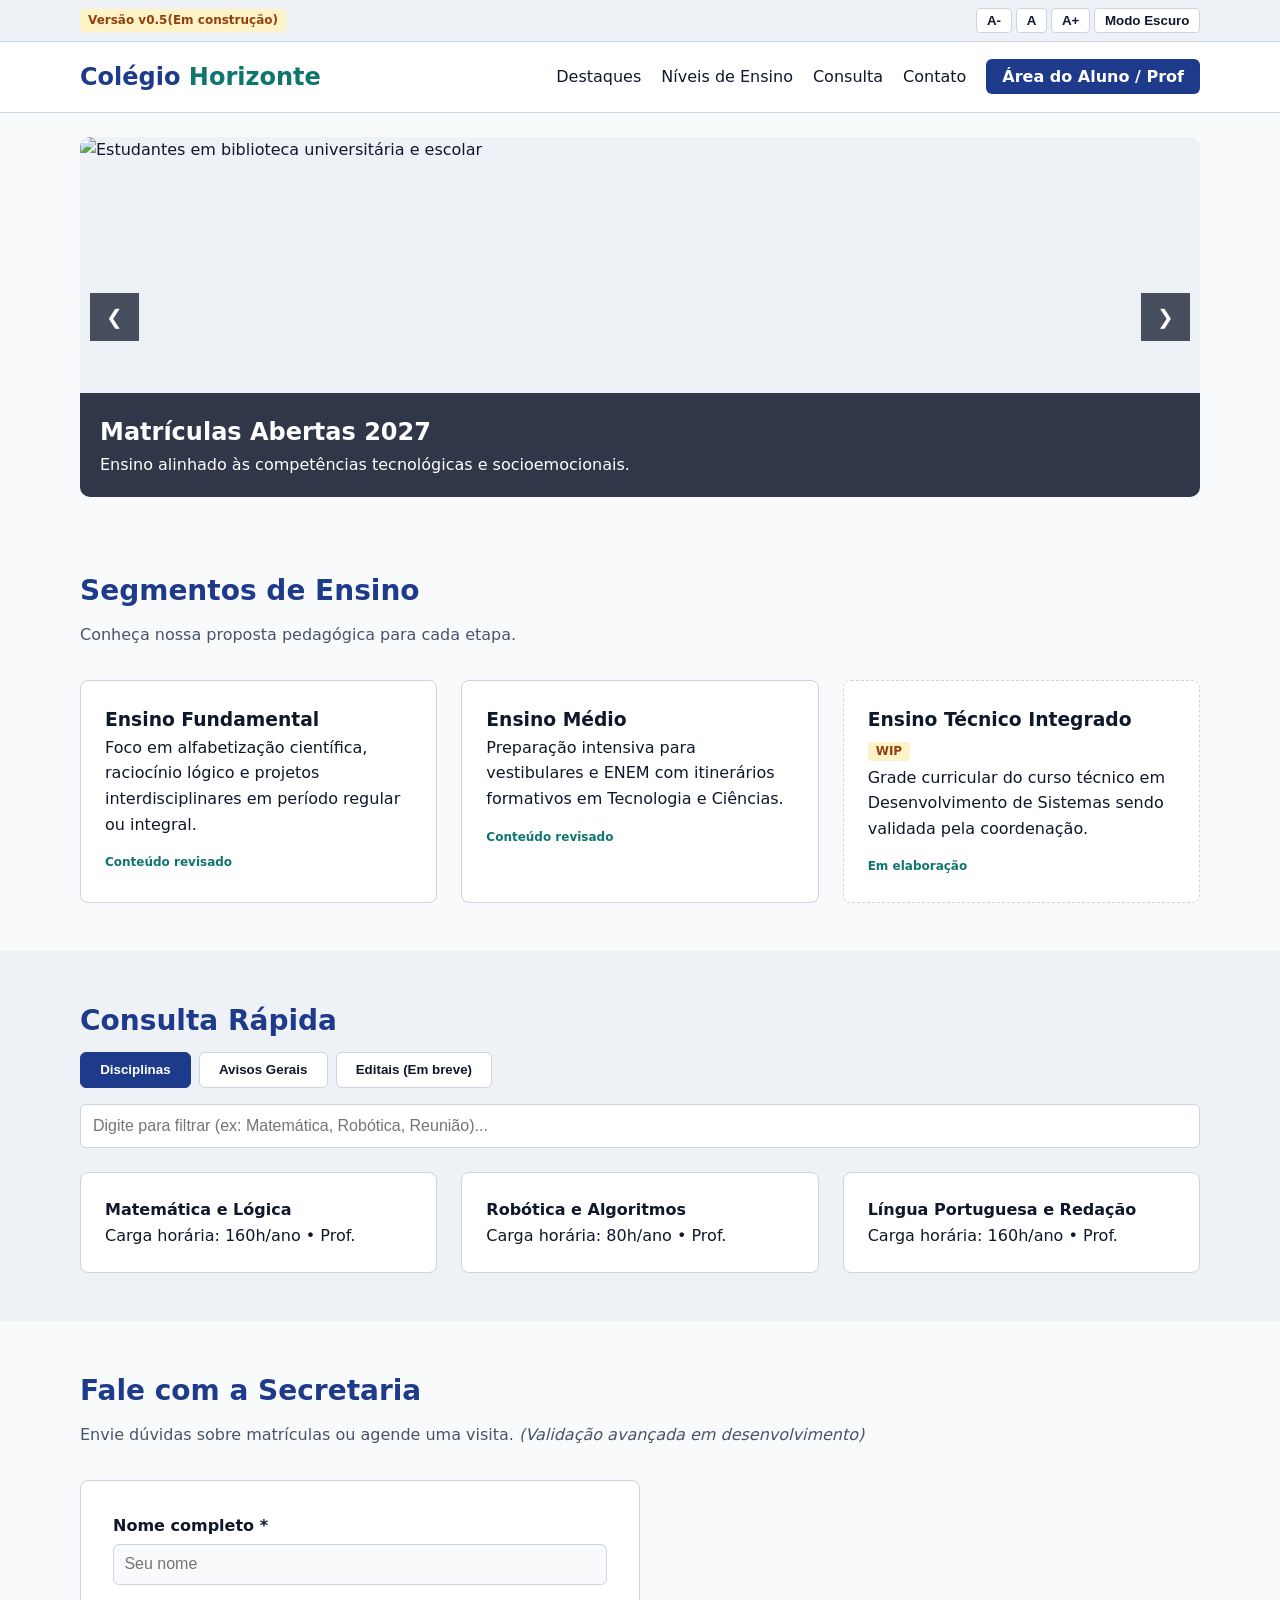
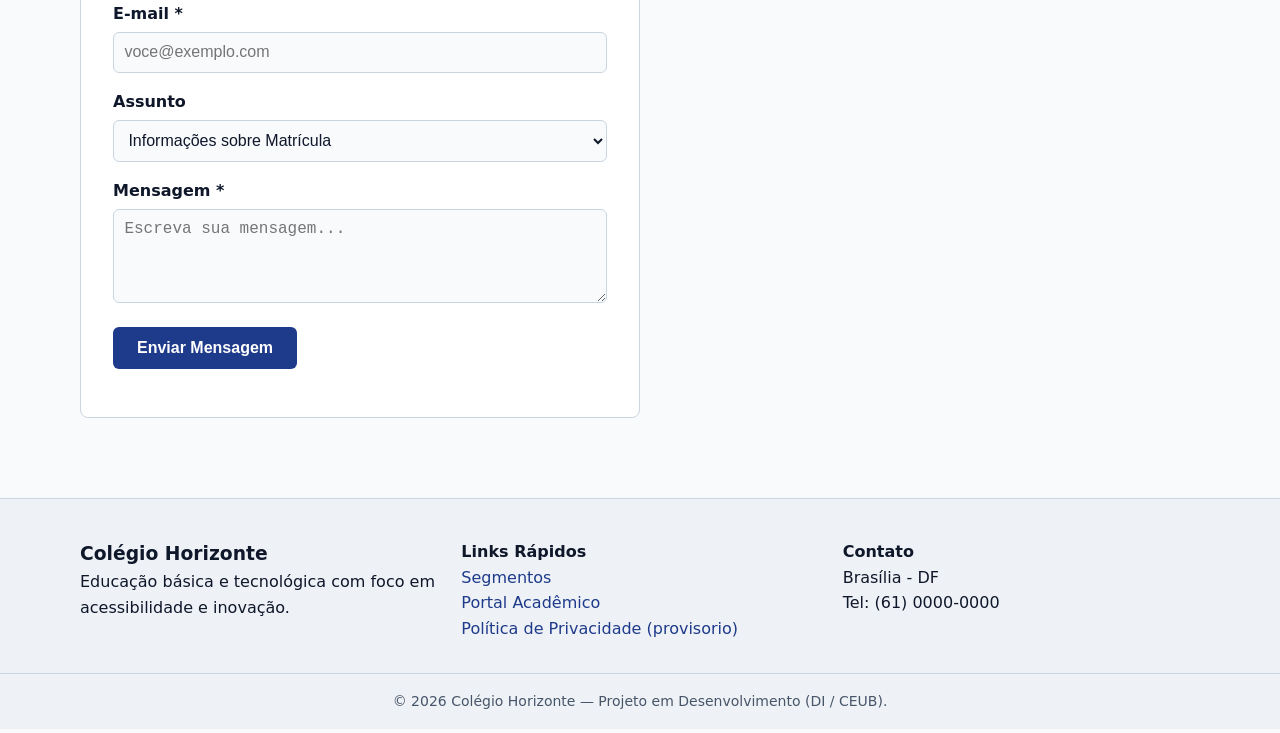
==== index.html @ 7bdf1263 "Add files via upload" ====
<!DOCTYPE html>
<html lang="pt-BR" data-theme="light">
<head>
  <meta charset="UTF-8">
  <meta name="viewport" content="width=device-width, initial-scale=1.0">
  <title>Colégio Horizonte — Portal Escolar (Em Desenvolvimento)</title>
  <link rel="stylesheet" href="style.css">
</head>
<body>

  <div class="a11y-bar" role="region" aria-label="Barra de acessibilidade">
    <div class="container a11y-controls">
      <span class="dev-badge">Versão v0.5(Em construção)</span>
      <div class="a11y-buttons">
        <button type="button" id="btn-font-dec" aria-label="Diminuir fonte">A-</button>
        <button type="button" id="btn-font-reset" aria-label="Tamanho de fonte padrão">A</button>
        <button type="button" id="btn-font-inc" aria-label="Aumentar fonte">A+</button>
        <button type="button" id="btn-theme-toggle" aria-label="Alternar modo claro e escuro">
           Modo Escuro
        </button>
      </div>
    </div>
  </div>

  <header class="main-header">
    <div class="container header-content">
      <a href="index.html" class="logo">Colégio <span>Horizonte</span></a>
      <nav aria-label="Navegação principal">
        <ul class="nav-list">
          <li><a href="#destaques">Destaques</a></li>
          <li><a href="#ensino">Níveis de Ensino</a></li>
          <li><a href="#pesquisa">Consulta</a></li>
          <li><a href="#contato">Contato</a></li>
          <li><a href="login.html" class="btn-login">Área do Aluno / Prof</a></li>
        </ul>
      </nav>
    </div>
  </header>

  <main>
    <section id="destaques" class="carousel-section" aria-label="Destaques escolares">
      <div class="carousel-container">
        <div class="carousel-slide active">
          <img src="https://images.unsplash.com/photo-1523050854058-8df90110c9f1?auto=format&fit=crop&w=1200&q=80" alt="Estudantes em biblioteca universitária e escolar">
          <div class="carousel-caption">
            <h2>Matrículas Abertas 2027</h2>
            <p>Ensino alinhado às competências tecnológicas e socioemocionais.</p>
          </div>
        </div>

        <div class="carousel-slide">
          <img src="https://images.unsplash.com/photo-1509062522246-3755977927d7?auto=format&fit=crop&w=1200&q=80" alt="Professor orientando alunos em sala de aula">
          <div class="carousel-caption">
            <h2>Laboratórios de Inovação e Robótica</h2>
            <p>Aprendizagem prática desde o Ensino Fundamental.</p>
          </div>
        </div>

        <div class="carousel-slide wip-slide">
          <div class="carousel-caption">
            <span class="tag-wip">Em breve</span>
            <h2>Calendário Acadêmico Interativo</h2>
            <p>Slide reservado para integração com o cronograma oficial.</p>
          </div>
        </div>

        <button type="button" class="carousel-btn prev" id="prev-slide" aria-label="Slide anterior">&#10094;</button>
        <button type="button" class="carousel-btn next" id="next-slide" aria-label="Próximo slide">&#10095;</button>
      </div>
    </section>

    <section id="ensino" class="section-padding">
      <div class="container">
        <h2 class="section-title">Segmentos de Ensino</h2>
        <p class="section-subtitle">Conheça nossa proposta pedagógica para cada etapa.</p>

        <div class="cards-grid">
          <article class="card">
            <h3>Ensino Fundamental</h3>
            <p>Foco em alfabetização científica, raciocínio lógico e projetos interdisciplinares em período regular ou integral.</p>
            <span class="card-status done">Conteúdo revisado</span>
          </article>

          <article class="card">
            <h3>Ensino Médio</h3>
            <p>Preparação intensiva para vestibulares e ENEM com itinerários formativos em Tecnologia e Ciências.</p>
            <span class="card-status done">Conteúdo revisado</span>
          </article>

          <article class="card card-wip">
            <h3>Ensino Técnico Integrado <span class="tag-wip">WIP</span></h3>
            <p>Grade curricular do curso técnico em Desenvolvimento de Sistemas sendo validada pela coordenação.</p>
            <span class="card-status pending">Em elaboração</span>
          </article>
        </div>
      </div>
    </section>

    <section id="pesquisa" class="section-padding alt-bg">
      <div class="container">
        <h2 class="section-title">Consulta Rápida</h2>
        
        <div class="tabs-header" role="tablist">
          <button type="button" class="tab-btn active" data-tab="disciplinas" role="tab">Disciplinas</button>
          <button type="button" class="tab-btn" data-tab="avisos" role="tab">Avisos Gerais</button>
          <button type="button" class="tab-btn" data-tab="editais" role="tab">Editais (Em breve)</button>
        </div>

        <div class="search-box">
          <label for="search-input" class="sr-only">Pesquisar item</label>
          <input type="search" id="search-input" placeholder="Digite para filtrar (ex: Matemática, Robótica, Reunião)...">
        </div>

        <div id="tab-disciplinas" class="tab-panel active">
          <div class="cards-grid" id="filter-list">
            <div class="info-card" data-search="matematica logica calculo">
              <h4>Matemática e Lógica</h4>
              <p>Carga horária: 160h/ano • Prof. </p>
            </div>
            <div class="info-card" data-search="robotica programacao algoritmos">
              <h4>Robótica e Algoritmos</h4>
              <p>Carga horária: 80h/ano • Prof. </p>
            </div>
            <div class="info-card" data-search="lingua portuguesa redacao literatura">
              <h4>Língua Portuguesa e Redação</h4>
              <p>Carga horária: 160h/ano • Prof. </p>
            </div>
          </div>
        </div>

        <div id="tab-avisos" class="tab-panel">
          <div class="info-card">
            <h4>Reunião de Pais e Mestres — 3º Trimestre</h4>
            <p>Data prevista: 28/11/2026 às 08h no auditório principal.</p>
          </div>
        </div>

        <div id="tab-editais" class="tab-panel">
          <div class="wip-placeholder">
            <p> <strong>Módulo em desenvolvimento:</strong> A listagem dinâmica de editais e bolsas ainda precisa ser conectada.</p>
          </div>
        </div>
      </div>
    </section>

    <section id="contato" class="section-padding">
      <div class="container">
        <h2 class="section-title">Fale com a Secretaria</h2>
        <p class="section-subtitle">Envie dúvidas sobre matrículas ou agende uma visita. <em>(Validação avançada em desenvolvimento)</em></p>

        <form id="contact-form" class="contact-form">
          <div class="form-group">
            <label for="nome">Nome completo *</label>
            <input type="text" id="nome" name="nome" required placeholder="Seu nome">
          </div>

          <div class="form-group">
            <label for="email">E-mail *</label>
            <input type="email" id="email" name="email" required placeholder="voce@exemplo.com">
          </div>

          <div class="form-group">
            <label for="assunto">Assunto</label>
            <select id="assunto" name="assunto">
              <option value="matricula">Informações sobre Matrícula</option>
              <option value="secretaria">Documentos e Secretaria</option>
              <option value="outro">Outros Assuntos</option>
            </select>
          </div>

          <div class="form-group">
            <label for="mensagem">Mensagem *</label>
            <textarea id="mensagem" name="mensagem" rows="4" required placeholder="Escreva sua mensagem..."></textarea>
          </div>

          <button type="submit" class="btn-primary">Enviar Mensagem </button>
          <p id="form-feedback" class="feedback-msg" aria-live="polite"></p>
        </form>
      </div>
    </section>
  </main>

  <footer class="main-footer">
    <div class="container footer-grid">
      <div>
        <h3>Colégio Horizonte</h3>
        <p>Educação básica e tecnológica com foco em acessibilidade e inovação.</p>
      </div>
      <div>
        <h4>Links Rápidos</h4>
        <ul>
          <li><a href="#ensino">Segmentos</a></li>
          <li><a href="login.html">Portal Acadêmico</a></li>
          <li><a href="#" onclick="return false;">Política de Privacidade (provisorio)</a></li>
        </ul>
      </div>
      <div>
        <h4>Contato</h4>
        <p>Brasília - DF</p>
        <p>Tel: (61) 0000-0000</p>
      </div>
    </div>
    <div class="footer-bottom">
      <p>&copy; 2026 Colégio Horizonte — Projeto em Desenvolvimento (DI / CEUB).</p>
    </div>
  </footer>

  <script src="script.js"></script>
</body>
</html>
---- style.css ----
:root {
  --font-scale: 16px;
  --bg-page: #F8FAFC;
  --bg-alt: #EEF2F6;
  --bg-surface: #FFFFFF;
  --text-main: #0F172A;
  --text-muted: #475569;
  --primary: #1E3A8A;
  --primary-hover: #172554;
  --primary-text: #FFFFFF;
  --accent: #0F766E;
  --border-color: #CBD5E1;
  --wip-bg: #FEF3C7;
  --wip-text: #92400E;
}

[data-theme="dark"] {
  --bg-page: #0F172A;
  --bg-alt: #1E293B;
  --bg-surface: #1E293B;
  --text-main: #F1F5F9;
  --text-muted: #CBD5E1;
  --primary: #60A5FA;
  --primary-hover: #93C5FD;
  --primary-text: #0F172A;
  --accent: #2DD4BF;
  --border-color: #334155;
  --wip-bg: #451A03;
  --wip-text: #FCD34D;
}

* {
  box-sizing: border-box;
  margin: 0;
  padding: 0;
}

html {
  font-size: var(--font-scale);
  scroll-behavior: smooth;
}

body {
  font-family: system-ui, -apple-system, 'Segoe UI', Roboto, sans-serif;
  background-color: var(--bg-page);
  color: var(--text-main);
  line-height: 1.6;
  transition: background-color 0.2s ease, color 0.2s ease;
}

.container {
  width: 90%;
  max-width: 1120px;
  margin: 0 auto;
}

.sr-only {
  position: absolute;
  width: 1px;
  height: 1px;
  overflow: hidden;
  clip: rect(0, 0, 0, 0);
}

.a11y-bar {
  background-color: var(--bg-alt);
  border-bottom: 1px solid var(--border-color);
  padding: 0.5rem 0;
  font-size: 0.875rem;
}

.a11y-controls {
  display: flex;
  justify-content: space-between;
  align-items: center;
  flex-wrap: wrap;
  gap: 0.5rem;
}

.a11y-buttons button {
  background-color: var(--bg-surface);
  color: var(--text-main);
  border: 1px solid var(--border-color);
  padding: 0.25rem 0.6rem;
  border-radius: 4px;
  cursor: pointer;
  font-weight: 600;
}

.a11y-buttons button:hover {
  border-color: var(--primary);
}

.dev-badge, .tag-wip {
  background-color: var(--wip-bg);
  color: var(--wip-text);
  padding: 0.15rem 0.5rem;
  border-radius: 4px;
  font-size: 0.75rem;
  font-weight: 700;
}

.main-header {
  background-color: var(--bg-surface);
  border-bottom: 1px solid var(--border-color);
  padding: 1rem 0;
}

.header-content {
  display: flex;
  justify-content: space-between;
  align-items: center;
  flex-wrap: wrap;
  gap: 1rem;
}

.logo {
  font-size: 1.5rem;
  font-weight: 800;
  color: var(--primary);
  text-decoration: none;
}

.logo span {
  color: var(--accent);
}

.nav-list {
  list-style: none;
  display: flex;
  align-items: center;
  gap: 1.25rem;
  flex-wrap: wrap;
}

.nav-list a {
  text-decoration: none;
  color: var(--text-main);
  font-weight: 500;
}

.nav-list .btn-login {
  background-color: var(--primary);
  color: var(--primary-text);
  padding: 0.5rem 1rem;
  border-radius: 6px;
  font-weight: 600;
}

.carousel-container {
  position: relative;
  max-width: 1120px;
  margin: 1.5rem auto;
  overflow: hidden;
  border-radius: 10px;
  background-color: var(--bg-alt);
  min-height: 320px;
}

.carousel-slide {
  display: none;
  position: relative;
}

.carousel-slide.active {
  display: block;
}

.carousel-slide img {
  width: 100%;
  height: 360px;
  object-fit: cover;
  display: block;
}

.wip-slide {
  min-height: 360px;
  background-color: var(--bg-alt);
}

.carousel-caption {
  position: absolute;
  bottom: 0;
  left: 0;
  right: 0;
  background: rgba(15, 23, 42, 0.85);
  color: #FFFFFF;
  padding: 1.25rem;
}

.carousel-btn {
  position: absolute;
  top: 50%;
  transform: translateY(-50%);
  background: rgba(15, 23, 42, 0.75);
  color: #FFFFFF;
  border: none;
  padding: 0.75rem 1rem;
  cursor: pointer;
  font-size: 1.25rem;
}

.carousel-btn.prev { left: 10px; }
.carousel-btn.next { right: 10px; }

.section-padding { padding: 3rem 0; }
.alt-bg { background-color: var(--bg-alt); }
.section-title { font-size: 1.75rem; color: var(--primary); margin-bottom: 0.5rem; }
.section-subtitle { color: var(--text-muted); margin-bottom: 2rem; }

.cards-grid {
  display: grid;
  grid-template-columns: repeat(auto-fit, minmax(280px, 1fr));
  gap: 1.5rem;
}

.card, .info-card {
  background-color: var(--bg-surface);
  border: 1px solid var(--border-color);
  border-radius: 8px;
  padding: 1.5rem;
}

.card-wip {
  border-style: dashed;
}

.card-status {
  display: inline-block;
  margin-top: 1rem;
  font-size: 0.75rem;
  font-weight: 600;
  color: var(--accent);
}

.tabs-header {
  display: flex;
  gap: 0.5rem;
  margin-bottom: 1rem;
  flex-wrap: wrap;
}

.tab-btn {
  padding: 0.6rem 1.2rem;
  border: 1px solid var(--border-color);
  background-color: var(--bg-surface);
  color: var(--text-main);
  border-radius: 6px;
  cursor: pointer;
  font-weight: 600;
}

.tab-btn.active {
  background-color: var(--primary);
  color: var(--primary-text);
  border-color: var(--primary);
}

.search-box input {
  width: 100%;
  padding: 0.75rem;
  margin-bottom: 1.5rem;
  border: 1px solid var(--border-color);
  border-radius: 6px;
  background-color: var(--bg-surface);
  color: var(--text-main);
  font-size: 1rem;
}

.tab-panel { display: none; }
.tab-panel.active { display: block; }

.wip-placeholder {
  padding: 2rem;
  border: 2px dashed var(--border-color);
  border-radius: 8px;
  text-align: center;
  color: var(--text-muted);
}

.contact-form, .login-card {
  background-color: var(--bg-surface);
  border: 1px solid var(--border-color);
  padding: 2rem;
  border-radius: 8px;
  max-width: 560px;
}

.form-group {
  margin-bottom: 1rem;
}

.form-group label {
  display: block;
  font-weight: 600;
  margin-bottom: 0.35rem;
}

.form-group input,
.form-group select,
.form-group textarea {
  width: 100%;
  padding: 0.65rem;
  border: 1px solid var(--border-color);
  border-radius: 6px;
  background-color: var(--bg-page);
  color: var(--text-main);
  font-size: 1rem;
}

.btn-primary {
  background-color: var(--primary);
  color: var(--primary-text);
  border: none;
  padding: 0.75rem 1.5rem;
  border-radius: 6px;
  font-weight: 700;
  cursor: pointer;
  font-size: 1rem;
}

.btn-primary:hover { background-color: var(--primary-hover); }
.full-width { width: 100%; }

.feedback-msg {
  margin-top: 1rem;
  font-weight: 600;
  color: var(--accent);
}

.login-wrapper {
  display: flex;
  justify-content: center;
  align-items: center;
  min-height: 80vh;
  padding: 1.5rem;
}

.login-card { width: 100%; max-width: 420px; }
.back-link { color: var(--primary); text-decoration: none; font-weight: 600; }

.main-footer {
  background-color: var(--bg-alt);
  border-top: 1px solid var(--border-color);
  padding-top: 2.5rem;
  margin-top: 2rem;
}

.footer-grid {
  display: grid;
  grid-template-columns: repeat(auto-fit, minmax(220px, 1fr));
  gap: 1.5rem;
  padding-bottom: 2rem;
}

.footer-grid ul { list-style: none; }
.footer-grid a { color: var(--primary); text-decoration: none; }

.footer-bottom {
  text-align: center;
  padding: 1rem;
  border-top: 1px solid var(--border-color);
  font-size: 0.875rem;
  color: var(--text-muted);
}
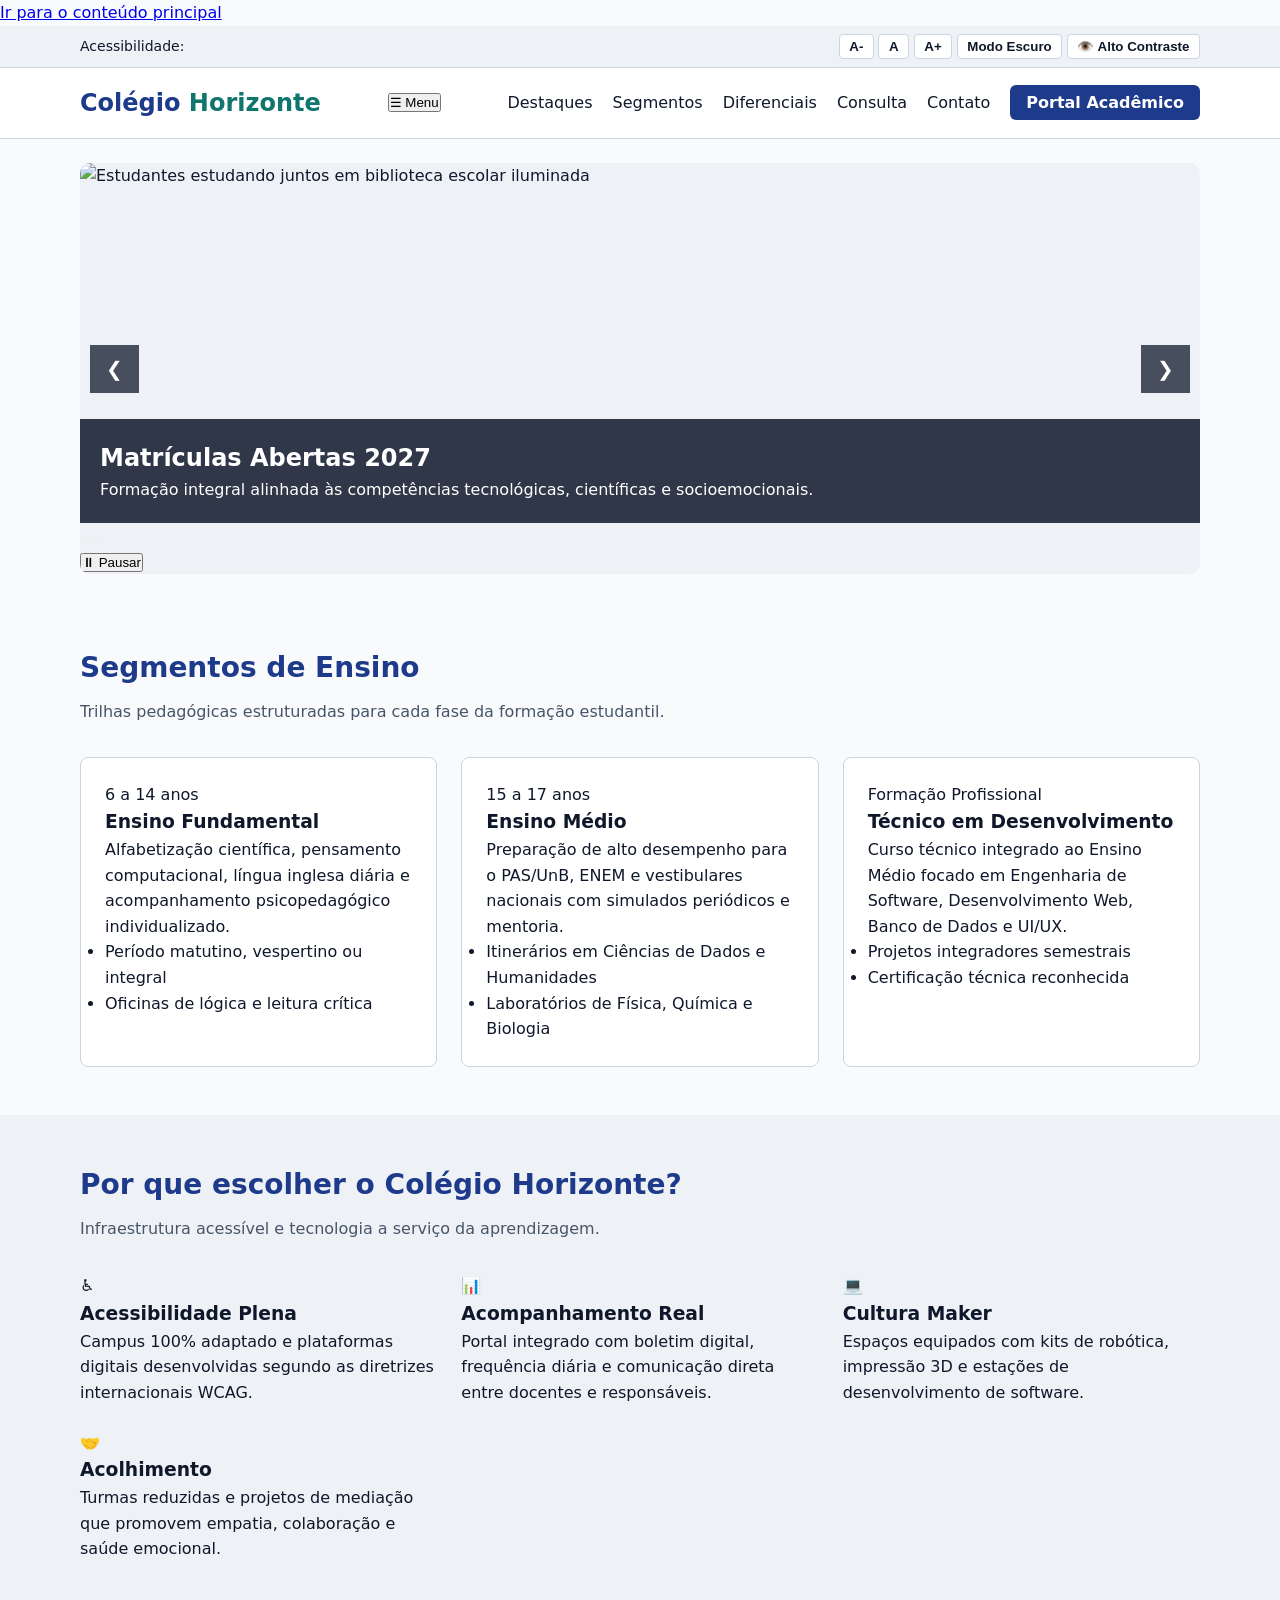
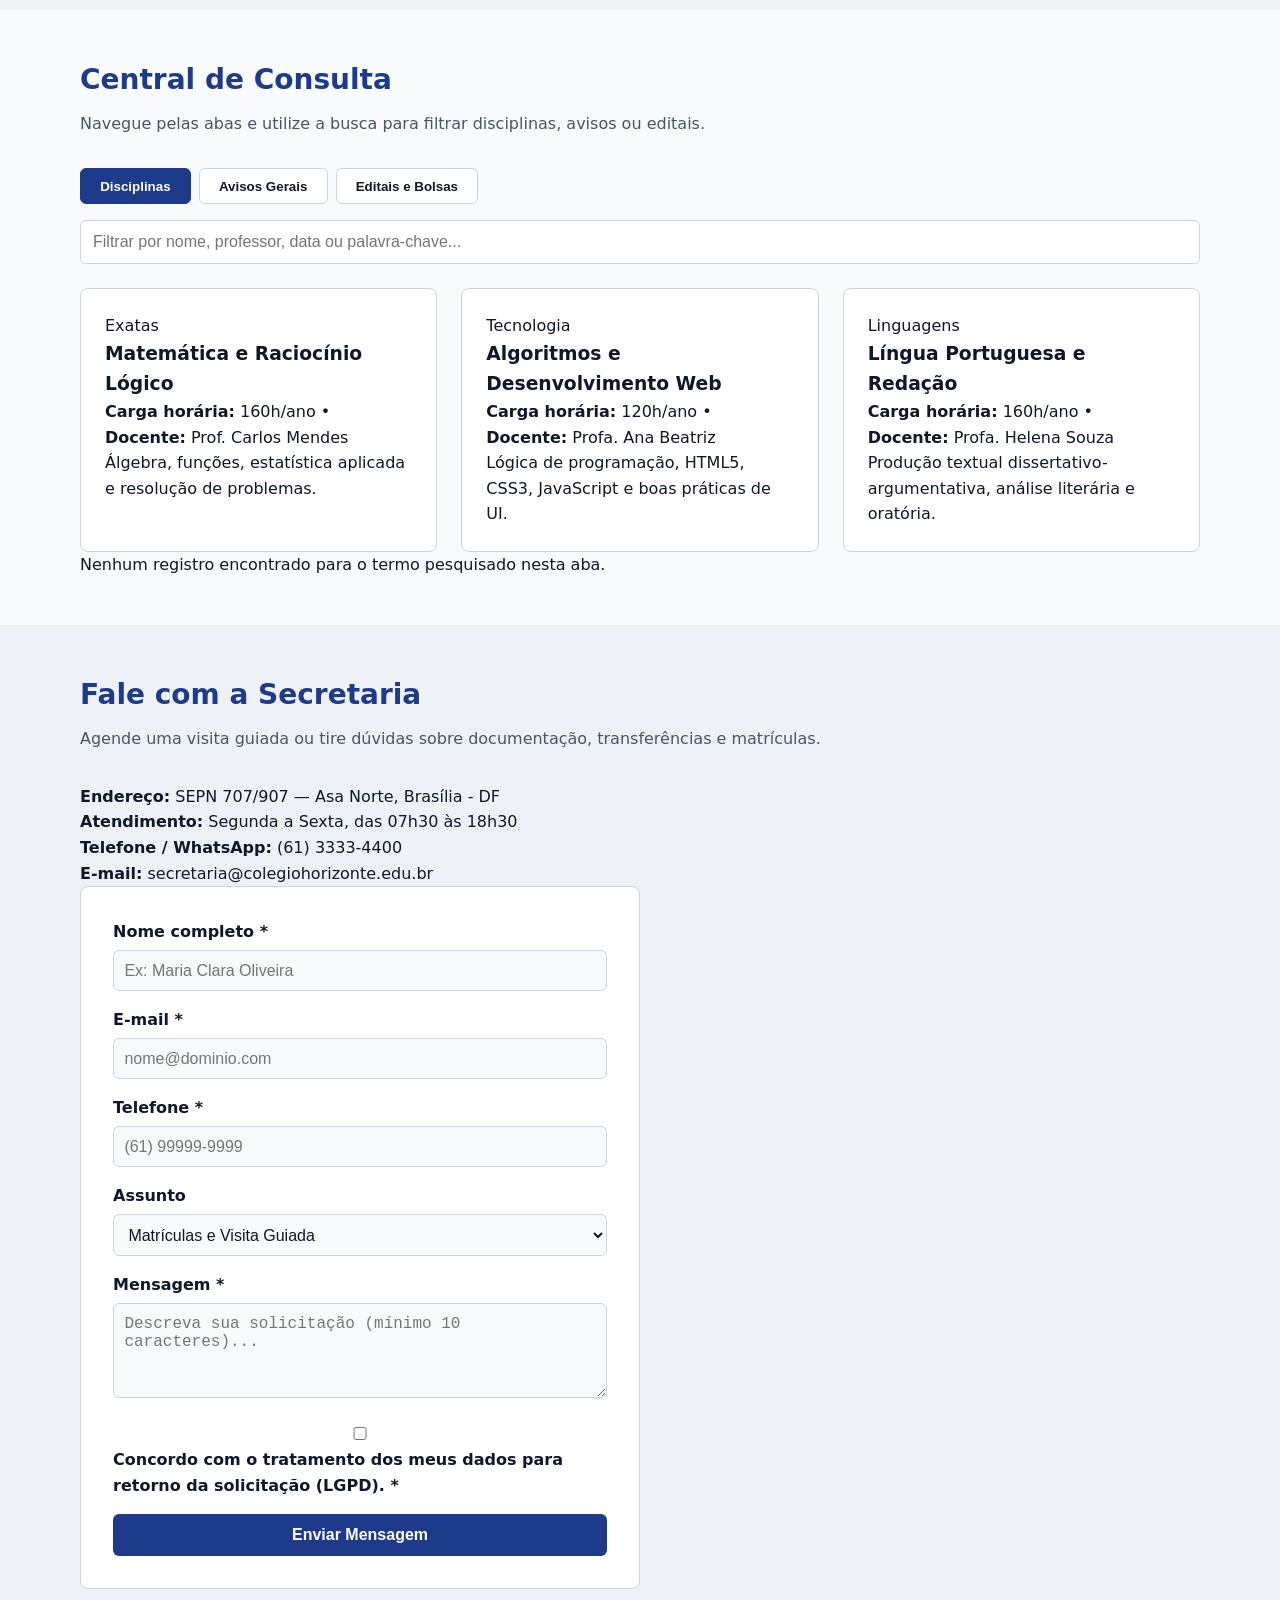
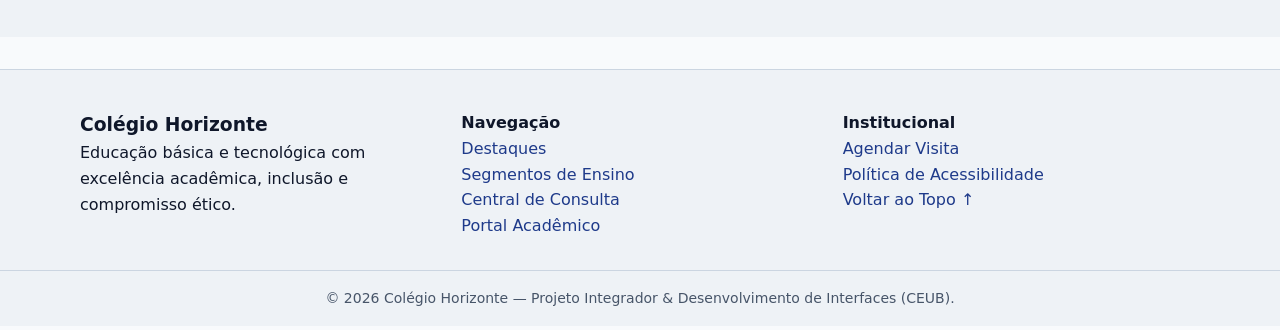
==== commit d14dc742: "Revise index.html for improved structure and content Updated the HTML structure and content for the " ====
--- a/index.html
+++ b/index.html
@@ -3,20 +3,26 @@
 <head>
   <meta charset="UTF-8">
   <meta name="viewport" content="width=device-width, initial-scale=1.0">
-  <title>Colégio Horizonte — Portal Escolar (Em Desenvolvimento)</title>
+  <meta name="description" content="Portal Escolar Integrado do Colégio Horizonte — Ensino Fundamental, Médio, Técnico e Área Acadêmica.">
+  <title>Colégio Horizonte — Portal Escolar Integrado</title>
   <link rel="stylesheet" href="style.css">
 </head>
 <body>
 
-  <div class="a11y-bar" role="region" aria-label="Barra de acessibilidade">
+  <a href="#conteudo-principal" class="skip-link">Ir para o conteúdo principal</a>
+
+  <div class="a11y-bar" role="region" aria-label="Ferramentas de acessibilidade">
     <div class="container a11y-controls">
-      <span class="dev-badge">Versão v0.5(Em construção)</span>
+      <span class="a11y-label">Acessibilidade:</span>
       <div class="a11y-buttons">
-        <button type="button" id="btn-font-dec" aria-label="Diminuir fonte">A-</button>
-        <button type="button" id="btn-font-reset" aria-label="Tamanho de fonte padrão">A</button>
-        <button type="button" id="btn-font-inc" aria-label="Aumentar fonte">A+</button>
-        <button type="button" id="btn-theme-toggle" aria-label="Alternar modo claro e escuro">
-           Modo Escuro
+        <button type="button" id="btn-font-dec" aria-label="Diminuir tamanho da fonte">A-</button>
+        <button type="button" id="btn-font-reset" aria-label="Restaurar tamanho padrão da fonte">A</button>
+        <button type="button" id="btn-font-inc" aria-label="Aumentar tamanho da fonte">A+</button>
+        <button type="button" id="btn-theme-toggle" aria-label="Alternar entre modo claro e escuro">
+          🌓 Modo Escuro
+        </button>
+        <button type="button" id="btn-contrast-toggle" aria-label="Alternar modo de alto contraste">
+          👁️ Alto Contraste
         </button>
       </div>
     </div>
@@ -24,157 +30,292 @@
 
   <header class="main-header">
     <div class="container header-content">
-      <a href="index.html" class="logo">Colégio <span>Horizonte</span></a>
-      <nav aria-label="Navegação principal">
+      <a href="index.html" class="logo" aria-label="Página inicial Colégio Horizonte">
+        Colégio <span>Horizonte</span>
+      </a>
+
+      <button type="button" class="menu-toggle" id="menu-toggle" aria-expanded="false" aria-controls="primary-nav" aria-label="Abrir menu de navegação">
+        ☰ Menu
+      </button>
+
+      <nav id="primary-nav" class="main-nav" aria-label="Navegação principal">
         <ul class="nav-list">
           <li><a href="#destaques">Destaques</a></li>
-          <li><a href="#ensino">Níveis de Ensino</a></li>
+          <li><a href="#ensino">Segmentos</a></li>
+          <li><a href="#diferenciais">Diferenciais</a></li>
           <li><a href="#pesquisa">Consulta</a></li>
           <li><a href="#contato">Contato</a></li>
-          <li><a href="login.html" class="btn-login">Área do Aluno / Prof</a></li>
+          <li><a href="login.html" class="btn-login">Portal Acadêmico</a></li>
         </ul>
       </nav>
     </div>
   </header>
 
-  <main>
-    <section id="destaques" class="carousel-section" aria-label="Destaques escolares">
-      <div class="carousel-container">
-        <div class="carousel-slide active">
-          <img src="https://images.unsplash.com/photo-1523050854058-8df90110c9f1?auto=format&fit=crop&w=1200&q=80" alt="Estudantes em biblioteca universitária e escolar">
-          <div class="carousel-caption">
-            <h2>Matrículas Abertas 2027</h2>
-            <p>Ensino alinhado às competências tecnológicas e socioemocionais.</p>
-          </div>
-        </div>
-
-        <div class="carousel-slide">
-          <img src="https://images.unsplash.com/photo-1509062522246-3755977927d7?auto=format&fit=crop&w=1200&q=80" alt="Professor orientando alunos em sala de aula">
-          <div class="carousel-caption">
-            <h2>Laboratórios de Inovação e Robótica</h2>
-            <p>Aprendizagem prática desde o Ensino Fundamental.</p>
-          </div>
-        </div>
-
-        <div class="carousel-slide wip-slide">
-          <div class="carousel-caption">
-            <span class="tag-wip">Em breve</span>
-            <h2>Calendário Acadêmico Interativo</h2>
-            <p>Slide reservado para integração com o cronograma oficial.</p>
-          </div>
-        </div>
-
-        <button type="button" class="carousel-btn prev" id="prev-slide" aria-label="Slide anterior">&#10094;</button>
-        <button type="button" class="carousel-btn next" id="next-slide" aria-label="Próximo slide">&#10095;</button>
+  <main id="conteudo-principal">
+    <section id="destaques" class="carousel-section" aria-roledescription="carrossel" aria-label="Destaques institucionais">
+      <div class="container">
+        <div class="carousel-container">
+          <div class="carousel-slide active" role="group" aria-roledescription="slide" aria-label="1 de 3">
+            <img src="https://images.unsplash.com/photo-1523050854058-8df90110c9f1?auto=format&fit=crop&w=1200&q=80" alt="Estudantes estudando juntos em biblioteca escolar iluminada">
+            <div class="carousel-caption">
+              <h2>Matrículas Abertas 2027</h2>
+              <p>Formação integral alinhada às competências tecnológicas, científicas e socioemocionais.</p>
+            </div>
+          </div>
+
+          <div class="carousel-slide" role="group" aria-roledescription="slide" aria-label="2 de 3">
+            <img src="https://images.unsplash.com/photo-1509062522246-3755977927d7?auto=format&fit=crop&w=1200&q=80" alt="Professor orientando estudantes durante atividade prática em sala de aula">
+            <div class="carousel-caption">
+              <h2>Laboratórios de Inovação e Robótica</h2>
+              <p>Aprendizagem baseada em projetos reais desde os anos iniciais do Ensino Fundamental.</p>
+            </div>
+          </div>
+
+          <div class="carousel-slide" role="group" aria-roledescription="slide" aria-label="3 de 3">
+            <img src="https://images.unsplash.com/photo-1517245386807-bb43f82c33c4?auto=format&fit=crop&w=1200&q=80" alt="Equipe de alunos apresentando projeto tecnológico em auditório escolar">
+            <div class="carousel-caption">
+              <h2>Mostra Científica e Feira de Profissões</h2>
+              <p>Integração entre comunidade escolar, famílias e mercado de tecnologia em Brasília.</p>
+            </div>
+          </div>
+
+          <button type="button" class="carousel-btn prev" id="prev-slide" aria-label="Slide anterior">&#10094;</button>
+          <button type="button" class="carousel-btn next" id="next-slide" aria-label="Próximo slide">&#10095;</button>
+
+          <div class="carousel-controls-bar">
+            <div class="carousel-dots" role="tablist" aria-label="Selecionar slide">
+              <button type="button" class="dot active" data-index="0" aria-label="Ir para slide 1" aria-selected="true"></button>
+              <button type="button" class="dot" data-index="1" aria-label="Ir para slide 2" aria-selected="false"></button>
+              <button type="button" class="dot" data-index="2" aria-label="Ir para slide 3" aria-selected="false"></button>
+            </div>
+            <button type="button" id="carousel-pause" class="carousel-pause-btn" aria-label="Pausar rotação automática do carrossel">
+              ⏸ Pausar
+            </button>
+          </div>
+        </div>
       </div>
     </section>
 
     <section id="ensino" class="section-padding">
       <div class="container">
         <h2 class="section-title">Segmentos de Ensino</h2>
-        <p class="section-subtitle">Conheça nossa proposta pedagógica para cada etapa.</p>
+        <p class="section-subtitle">Trilhas pedagógicas estruturadas para cada fase da formação estudantil.</p>
 
         <div class="cards-grid">
           <article class="card">
+            <span class="card-tag">6 a 14 anos</span>
             <h3>Ensino Fundamental</h3>
-            <p>Foco em alfabetização científica, raciocínio lógico e projetos interdisciplinares em período regular ou integral.</p>
-            <span class="card-status done">Conteúdo revisado</span>
+            <p>Alfabetização científica, pensamento computacional, língua inglesa diária e acompanhamento psicopedagógico individualizado.</p>
+            <ul class="card-list">
+              <li>Período matutino, vespertino ou integral</li>
+              <li>Oficinas de lógica e leitura crítica</li>
+            </ul>
           </article>
 
           <article class="card">
+            <span class="card-tag">15 a 17 anos</span>
             <h3>Ensino Médio</h3>
-            <p>Preparação intensiva para vestibulares e ENEM com itinerários formativos em Tecnologia e Ciências.</p>
-            <span class="card-status done">Conteúdo revisado</span>
+            <p>Preparação de alto desempenho para o PAS/UnB, ENEM e vestibulares nacionais com simulados periódicos e mentoria.</p>
+            <ul class="card-list">
+              <li>Itinerários em Ciências de Dados e Humanidades</li>
+              <li>Laboratórios de Física, Química e Biologia</li>
+            </ul>
           </article>
 
-          <article class="card card-wip">
-            <h3>Ensino Técnico Integrado <span class="tag-wip">WIP</span></h3>
-            <p>Grade curricular do curso técnico em Desenvolvimento de Sistemas sendo validada pela coordenação.</p>
-            <span class="card-status pending">Em elaboração</span>
+          <article class="card">
+            <span class="card-tag">Formação Profissional</span>
+            <h3>Técnico em Desenvolvimento</h3>
+            <p>Curso técnico integrado ao Ensino Médio focado em Engenharia de Software, Desenvolvimento Web, Banco de Dados e UI/UX.</p>
+            <ul class="card-list">
+              <li>Projetos integradores semestrais</li>
+              <li>Certificação técnica reconhecida</li>
+            </ul>
           </article>
         </div>
       </div>
     </section>
 
-    <section id="pesquisa" class="section-padding alt-bg">
+    <section id="diferenciais" class="section-padding alt-bg">
       <div class="container">
-        <h2 class="section-title">Consulta Rápida</h2>
-        
-        <div class="tabs-header" role="tablist">
-          <button type="button" class="tab-btn active" data-tab="disciplinas" role="tab">Disciplinas</button>
-          <button type="button" class="tab-btn" data-tab="avisos" role="tab">Avisos Gerais</button>
-          <button type="button" class="tab-btn" data-tab="editais" role="tab">Editais (Em breve)</button>
+        <h2 class="section-title">Por que escolher o Colégio Horizonte?</h2>
+        <p class="section-subtitle">Infraestrutura acessível e tecnologia a serviço da aprendizagem.</p>
+
+        <div class="cards-grid four-cols">
+          <div class="feature-card">
+            <div class="feature-icon" aria-hidden="true">♿</div>
+            <h3>Acessibilidade Plena</h3>
+            <p>Campus 100% adaptado e plataformas digitais desenvolvidas segundo as diretrizes internacionais WCAG.</p>
+          </div>
+
+          <div class="feature-card">
+            <div class="feature-icon" aria-hidden="true">📊</div>
+            <h3>Acompanhamento Real</h3>
+            <p>Portal integrado com boletim digital, frequência diária e comunicação direta entre docentes e responsáveis.</p>
+          </div>
+
+          <div class="feature-card">
+            <div class="feature-icon" aria-hidden="true">💻</div>
+            <h3>Cultura Maker</h3>
+            <p>Espaços equipados com kits de robótica, impressão 3D e estações de desenvolvimento de software.</p>
+          </div>
+
+          <div class="feature-card">
+            <div class="feature-icon" aria-hidden="true">🤝</div>
+            <h3>Acolhimento</h3>
+            <p>Turmas reduzidas e projetos de mediação que promovem empatia, colaboração e saúde emocional.</p>
+          </div>
+        </div>
+      </div>
+    </section>
+
+    <section id="pesquisa" class="section-padding">
+      <div class="container">
+        <h2 class="section-title">Central de Consulta</h2>
+        <p class="section-subtitle">Navegue pelas abas e utilize a busca para filtrar disciplinas, avisos ou editais.</p>
+
+        <div class="tabs-header" role="tablist" aria-label="Categorias de consulta">
+          <button type="button" class="tab-btn active" data-tab="disciplinas" role="tab" aria-selected="true" aria-controls="tab-disciplinas">
+            Disciplinas
+          </button>
+          <button type="button" class="tab-btn" data-tab="avisos" role="tab" aria-selected="false" aria-controls="tab-avisos">
+            Avisos Gerais
+          </button>
+          <button type="button" class="tab-btn" data-tab="editais" role="tab" aria-selected="false" aria-controls="tab-editais">
+            Editais e Bolsas
+          </button>
         </div>
 
         <div class="search-box">
-          <label for="search-input" class="sr-only">Pesquisar item</label>
-          <input type="search" id="search-input" placeholder="Digite para filtrar (ex: Matemática, Robótica, Reunião)...">
-        </div>
-
-        <div id="tab-disciplinas" class="tab-panel active">
-          <div class="cards-grid" id="filter-list">
-            <div class="info-card" data-search="matematica logica calculo">
-              <h4>Matemática e Lógica</h4>
-              <p>Carga horária: 160h/ano • Prof. </p>
-            </div>
-            <div class="info-card" data-search="robotica programacao algoritmos">
-              <h4>Robótica e Algoritmos</h4>
-              <p>Carga horária: 80h/ano • Prof. </p>
-            </div>
-            <div class="info-card" data-search="lingua portuguesa redacao literatura">
-              <h4>Língua Portuguesa e Redação</h4>
-              <p>Carga horária: 160h/ano • Prof. </p>
-            </div>
-          </div>
-        </div>
-
-        <div id="tab-avisos" class="tab-panel">
-          <div class="info-card">
-            <h4>Reunião de Pais e Mestres — 3º Trimestre</h4>
-            <p>Data prevista: 28/11/2026 às 08h no auditório principal.</p>
-          </div>
-        </div>
-
-        <div id="tab-editais" class="tab-panel">
-          <div class="wip-placeholder">
-            <p> <strong>Módulo em desenvolvimento:</strong> A listagem dinâmica de editais e bolsas ainda precisa ser conectada.</p>
-          </div>
-        </div>
-      </div>
-    </section>
-
-    <section id="contato" class="section-padding">
-      <div class="container">
-        <h2 class="section-title">Fale com a Secretaria</h2>
-        <p class="section-subtitle">Envie dúvidas sobre matrículas ou agende uma visita. <em>(Validação avançada em desenvolvimento)</em></p>
-
-        <form id="contact-form" class="contact-form">
+          <label for="search-input" class="sr-only">Pesquisar na aba selecionada</label>
+          <input type="search" id="search-input" placeholder="Filtrar por nome, professor, data ou palavra-chave...">
+        </div>
+
+        <div id="tab-disciplinas" class="tab-panel active" role="tabpanel">
+          <div class="cards-grid searchable-group">
+            <article class="info-card" data-keywords="matematica logica calculo geometria carlos">
+              <span class="badge">Exatas</span>
+              <h3>Matemática e Raciocínio Lógico</h3>
+              <p><strong>Carga horária:</strong> 160h/ano • <strong>Docente:</strong> Prof. Carlos Mendes</p>
+              <p class="muted">Álgebra, funções, estatística aplicada e resolução de problemas.</p>
+            </article>
+
+            <article class="info-card" data-keywords="robotica programacao algoritmos software ana">
+              <span class="badge">Tecnologia</span>
+              <h3>Algoritmos e Desenvolvimento Web</h3>
+              <p><strong>Carga horária:</strong> 120h/ano • <strong>Docente:</strong> Profa. Ana Beatriz</p>
+              <p class="muted">Lógica de programação, HTML5, CSS3, JavaScript e boas práticas de UI.</p>
+            </article>
+
+            <article class="info-card" data-keywords="lingua portuguesa redacao literatura helena">
+              <span class="badge">Linguagens</span>
+              <h3>Língua Portuguesa e Redação</h3>
+              <p><strong>Carga horária:</strong> 160h/ano • <strong>Docente:</strong> Profa. Helena Souza</p>
+              <p class="muted">Produção textual dissertativo-argumentativa, análise literária e oratória.</p>
+            </article>
+          </div>
+        </div>
+
+        <div id="tab-avisos" class="tab-panel" role="tabpanel">
+          <div class="cards-grid searchable-group">
+            <article class="info-card" data-keywords="reuniao pais mestres bimestre novembro">
+              <span class="badge">Calendário</span>
+              <h3>Reunião de Pais e Mestres — 4º Bimestre</h3>
+              <p><strong>Data:</strong> 28/11/2026 às 19h00 • Auditório Principal</p>
+              <p class="muted">Entrega de relatórios de desempenho e orientações para rematrícula 2027.</p>
+            </article>
+
+            <article class="info-card" data-keywords="feira ciencias mostra tecnologica dezembro">
+              <span class="badge">Evento</span>
+              <h3>VII Mostra Tecnológica Horizonte</h3>
+              <p><strong>Data:</strong> 05/12/2026 das 09h00 às 14h00 • Ginásio Poliesportivo</p>
+              <p class="muted">Exposição aberta dos protótipos desenvolvidos pelos alunos do Ensino Médio e Técnico.</p>
+            </article>
+          </div>
+        </div>
+
+        <div id="tab-editais" class="tab-panel" role="tabpanel">
+          <div class="cards-grid searchable-group">
+            <article class="info-card" data-keywords="bolsa merito academico concurso 2027">
+              <span class="badge">Edital 01/2026</span>
+              <h3>Concurso de Bolsas por Mérito Acadêmico</h3>
+              <p><strong>Inscrições:</strong> Até 10/12/2026 • Descontos de até 70%</p>
+              <p class="muted">Destinado a novos estudantes ingressantes no 6º ano do Fundamental e 1ª série do Médio.</p>
+            </article>
+
+            <article class="info-card" data-keywords="monitoria laboratorio informatica bolsa">
+              <span class="badge">Edital 02/2026</span>
+              <h3>Seleção para Monitoria de Laboratório</h3>
+              <p><strong>Inscrições:</strong> Abertas na Secretaria • Alunos do Ensino Técnico</p>
+              <p class="muted">Apoio às aulas práticas de programação e manutenção de ambientes digitais.</p>
+            </article>
+          </div>
+        </div>
+
+        <p id="search-empty-msg" class="empty-state hidden" role="status">
+          Nenhum registro encontrado para o termo pesquisado nesta aba.
+        </p>
+      </div>
+    </section>
+
+    <section id="contato" class="section-padding alt-bg">
+      <div class="container contact-layout">
+        <div class="contact-info">
+          <h2 class="section-title">Fale com a Secretaria</h2>
+          <p class="section-subtitle">Agende uma visita guiada ou tire dúvidas sobre documentação, transferências e matrículas.</p>
+
+          <div class="info-list">
+            <p><strong>Endereço:</strong> SEPN 707/907 — Asa Norte, Brasília - DF</p>
+            <p><strong>Atendimento:</strong> Segunda a Sexta, das 07h30 às 18h30</p>
+            <p><strong>Telefone / WhatsApp:</strong> (61) 3333-4400</p>
+            <p><strong>E-mail:</strong> secretaria@colegiohorizonte.edu.br</p>
+          </div>
+        </div>
+
+        <form id="contact-form" class="contact-form" novalidate>
           <div class="form-group">
             <label for="nome">Nome completo *</label>
-            <input type="text" id="nome" name="nome" required placeholder="Seu nome">
-          </div>
-
-          <div class="form-group">
-            <label for="email">E-mail *</label>
-            <input type="email" id="email" name="email" required placeholder="voce@exemplo.com">
+            <input type="text" id="nome" name="nome" required placeholder="Ex: Maria Clara Oliveira" autocomplete="name">
+            <small class="error-text" id="erro-nome"></small>
+          </div>
+
+          <div class="form-row">
+            <div class="form-group">
+              <label for="email">E-mail *</label>
+              <input type="email" id="email" name="email" required placeholder="nome@dominio.com" autocomplete="email">
+              <small class="error-text" id="erro-email"></small>
+            </div>
+
+            <div class="form-group">
+              <label for="telefone">Telefone *</label>
+              <input type="tel" id="telefone" name="telefone" required placeholder="(61) 99999-9999" maxlength="15" autocomplete="tel">
+              <small class="error-text" id="erro-telefone"></small>
+            </div>
           </div>
 
           <div class="form-group">
             <label for="assunto">Assunto</label>
             <select id="assunto" name="assunto">
-              <option value="matricula">Informações sobre Matrícula</option>
-              <option value="secretaria">Documentos e Secretaria</option>
-              <option value="outro">Outros Assuntos</option>
+              <option value="matricula">Matrículas e Visita Guiada</option>
+              <option value="bolsas">Concurso de Bolsas 2027</option>
+              <option value="secretaria">Histórico e Documentação</option>
+              <option value="acessibilidade">Suporte e Acessibilidade</option>
             </select>
           </div>
 
           <div class="form-group">
             <label for="mensagem">Mensagem *</label>
-            <textarea id="mensagem" name="mensagem" rows="4" required placeholder="Escreva sua mensagem..."></textarea>
-          </div>
-
-          <button type="submit" class="btn-primary">Enviar Mensagem </button>
-          <p id="form-feedback" class="feedback-msg" aria-live="polite"></p>
+            <textarea id="mensagem" name="mensagem" rows="4" required placeholder="Descreva sua solicitação (mínimo 10 caracteres)..."></textarea>
+            <small class="error-text" id="erro-mensagem"></small>
+          </div>
+
+          <div class="form-group checkbox-group">
+            <input type="checkbox" id="lgpd" name="lgpd" required>
+            <label for="lgpd">Concordo com o tratamento dos meus dados para retorno da solicitação (LGPD). *</label>
+          </div>
+          <small class="error-text" id="erro-lgpd"></small>
+
+          <button type="submit" class="btn-primary full-width">Enviar Mensagem</button>
+          <div id="form-feedback" class="feedback-banner hidden" role="alert"></div>
         </form>
       </div>
     </section>
@@ -184,27 +325,33 @@
     <div class="container footer-grid">
       <div>
         <h3>Colégio Horizonte</h3>
-        <p>Educação básica e tecnológica com foco em acessibilidade e inovação.</p>
-      </div>
+        <p>Educação básica e tecnológica com excelência acadêmica, inclusão e compromisso ético.</p>
+      </div>
+
       <div>
-        <h4>Links Rápidos</h4>
+        <h4>Navegação</h4>
         <ul>
-          <li><a href="#ensino">Segmentos</a></li>
+          <li><a href="#destaques">Destaques</a></li>
+          <li><a href="#ensino">Segmentos de Ensino</a></li>
+          <li><a href="#pesquisa">Central de Consulta</a></li>
           <li><a href="login.html">Portal Acadêmico</a></li>
-          <li><a href="#" onclick="return false;">Política de Privacidade (provisorio)</a></li>
         </ul>
       </div>
+
       <div>
-        <h4>Contato</h4>
-        <p>Brasília - DF</p>
-        <p>Tel: (61) 0000-0000</p>
+        <h4>Institucional</h4>
+        <ul>
+          <li><a href="#contato">Agendar Visita</a></li>
+          <li><a href="#diferenciais">Política de Acessibilidade</a></li>
+          <li><a href="#conteudo-principal">Voltar ao Topo &uarr;</a></li>
+        </ul>
       </div>
     </div>
     <div class="footer-bottom">
-      <p>&copy; 2026 Colégio Horizonte — Projeto em Desenvolvimento (DI / CEUB).</p>
+      <p>&copy; 2026 Colégio Horizonte — Projeto Integrador &amp; Desenvolvimento de Interfaces (CEUB).</p>
     </div>
   </footer>
 
   <script src="script.js"></script>
 </body>
-</html>+</html>
